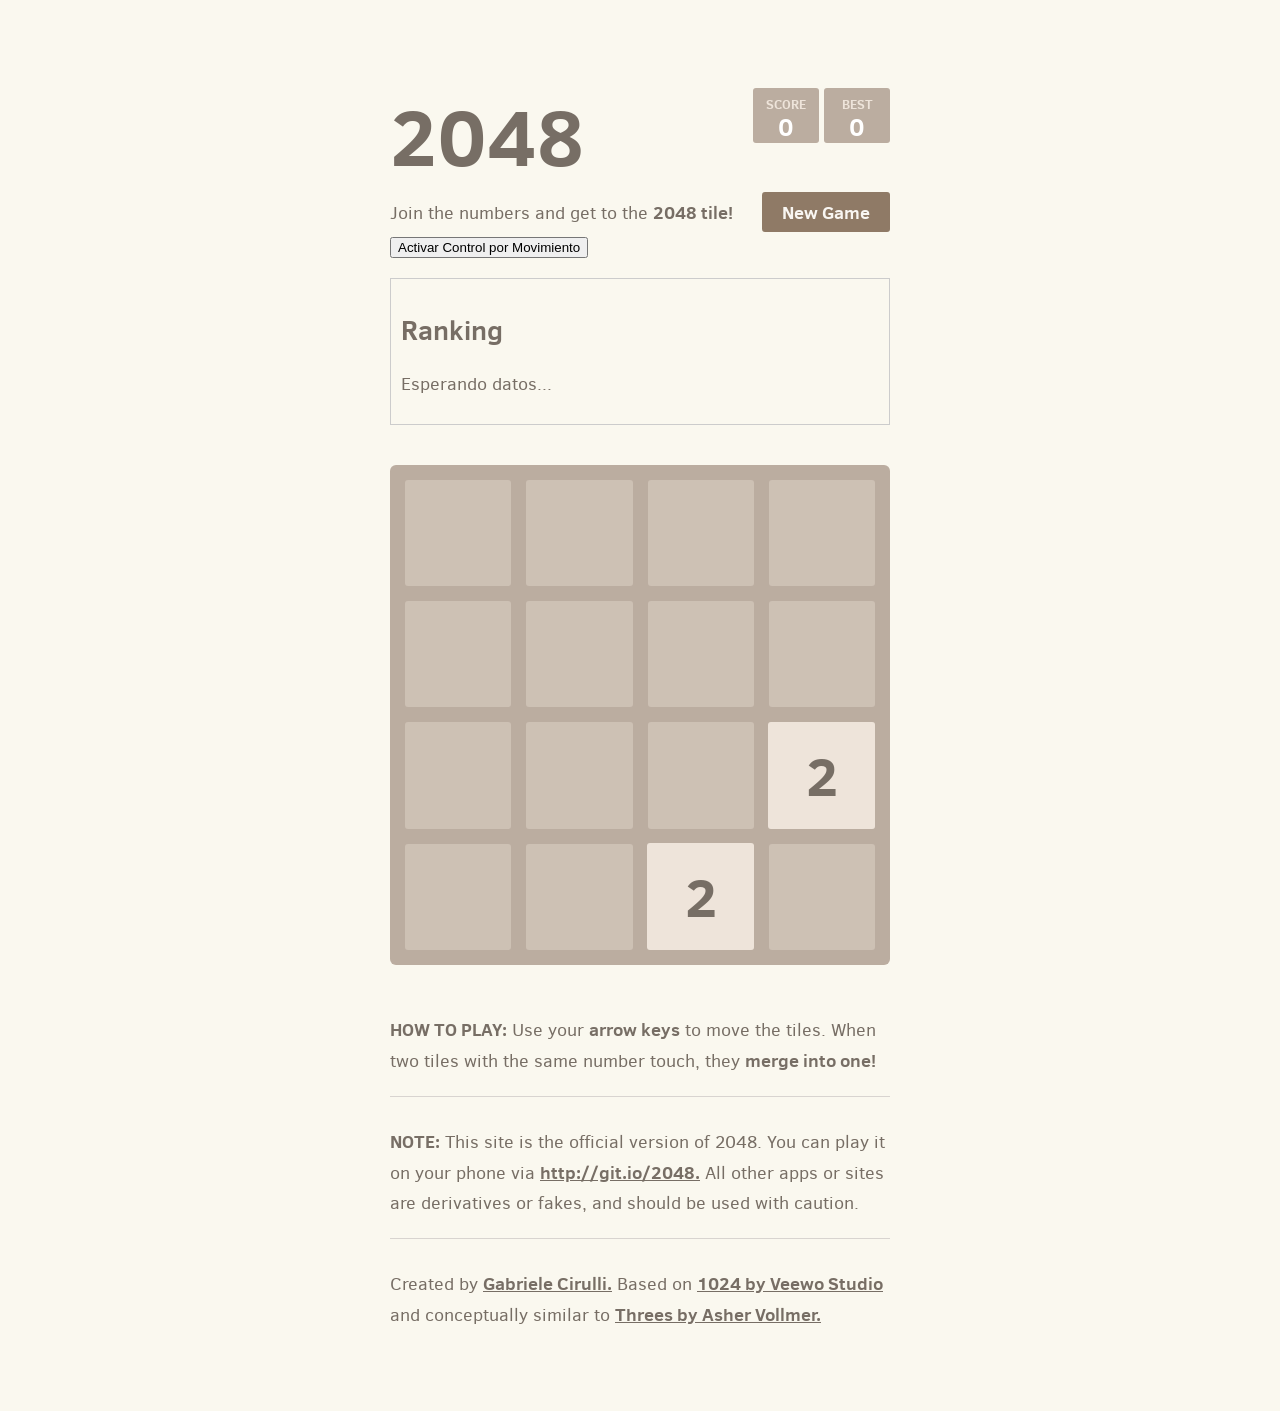
==== index.html @ 21ee16da "." ====
<!DOCTYPE html>
<html>
<head>
  <meta charset="utf-8">
  <title>2048</title>

  <link rel="manifest" href="./manifest.json">
  <link href="style/main.css" rel="stylesheet" type="text/css">
  <link rel="shortcut icon" href="favicon.ico">
  <link rel="apple-touch-icon" href="meta/apple-touch-icon.png">
  <link rel="apple-touch-startup-image" href="meta/apple-touch-startup-image-640x1096.png" media="(device-width: 320px) and (device-height: 568px) and (-webkit-device-pixel-ratio: 2)"> <!-- iPhone 5+ -->
  <link rel="apple-touch-startup-image" href="meta/apple-touch-startup-image-640x920.png"  media="(device-width: 320px) and (device-height: 480px) and (-webkit-device-pixel-ratio: 2)"> <!-- iPhone, retina -->
  <meta name="theme-color" content="#bbada0">
  <meta name="apple-mobile-web-app-capable" content="yes">
  <meta name="apple-mobile-web-app-status-bar-style" content="black">

  <meta name="HandheldFriendly" content="True">
  <meta name="MobileOptimized" content="320">
  <meta name="viewport" content="width=device-width, target-densitydpi=160dpi, initial-scale=1.0, maximum-scale=1, user-scalable=no, minimal-ui">
</head>
<body>
  <div class="container">
    <div class="heading">
      <h1 class="title">2048</h1>
      <div class="scores-container">
        <div class="score-container">0</div>
        <div class="best-container">0</div>
      </div>
    </div>

    <div class="above-game">
      <p class="game-intro">Join the numbers and get to the <strong>2048 tile!</strong></p>
      <a class="restart-button">New Game</a>
      <button onclick="activarGiroscopio2048()">Activar Control por Movimiento</button>
    </div>
    <div id="ranking">
  <h2>Ranking</h2>
  <ul id="ranking-list">
    <li>Esperando datos...</li>
  </ul>
</div>

    <div class="game-container">
      <div class="game-message">
        <p></p>
        <div class="lower">
	        <a class="keep-playing-button">Keep going</a>
          <a class="retry-button">Try again</a>
        </div>
      </div>

      <div class="grid-container">
        <div class="grid-row">
          <div class="grid-cell"></div>
          <div class="grid-cell"></div>
          <div class="grid-cell"></div>
          <div class="grid-cell"></div>
        </div>
        <div class="grid-row">
          <div class="grid-cell"></div>
          <div class="grid-cell"></div>
          <div class="grid-cell"></div>
          <div class="grid-cell"></div>
        </div>
        <div class="grid-row">
          <div class="grid-cell"></div>
          <div class="grid-cell"></div>
          <div class="grid-cell"></div>
          <div class="grid-cell"></div>
        </div>
        <div class="grid-row">
          <div class="grid-cell"></div>
          <div class="grid-cell"></div>
          <div class="grid-cell"></div>
          <div class="grid-cell"></div>
        </div>
      </div>

      <div class="tile-container">

      </div>
    </div>

    <p class="game-explanation">
      <strong class="important">How to play:</strong> Use your <strong>arrow keys</strong> to move the tiles. When two tiles with the same number touch, they <strong>merge into one!</strong>
    </p>
    <hr>
    <p>
    <strong class="important">Note:</strong> This site is the official version of 2048. You can play it on your phone via <a href="http://git.io/2048">http://git.io/2048.</a> All other apps or sites are derivatives or fakes, and should be used with caution.
    </p>
    <hr>
    <p>
    Created by <a href="http://gabrielecirulli.com" target="_blank">Gabriele Cirulli.</a> Based on <a href="https://itunes.apple.com/us/app/1024!/id823499224" target="_blank">1024 by Veewo Studio</a> and conceptually similar to <a href="http://asherv.com/threes/" target="_blank">Threes by Asher Vollmer.</a>
    </p>
  </div>

  <script src="js/bind_polyfill.js"></script>
  <script src="js/classlist_polyfill.js"></script>
  <script src="js/animframe_polyfill.js"></script>
  <script src="js/keyboard_input_manager.js"></script>
  <script src="js/html_actuator.js"></script>
  <script src="js/grid.js"></script>
  <script src="js/tile.js"></script>
  <script src="js/local_storage_manager.js"></script>
  <script src="js/stats_manager.js"></script>
  <script src="js/game_manager.js"></script>
  <script src="js/application.js"></script>
  <script src="js/gyro.js"></script>

 

  <script>
if ("serviceWorker" in navigator) {
  navigator.serviceWorker.register("./serviceworker.js")
    .then(() => console.log("Service Worker registrado"))
    .catch(err => console.log(err));
}
</script>
</body>
</html>
---- style/main.css ----
@import url(fonts/clear-sans.css);
html, body {
  margin: 0;
  padding: 0;
  background: #faf8ef;
  color: #776e65;
  font-family: "Clear Sans", "Helvetica Neue", Arial, sans-serif;
  font-size: 18px; }

body {
  margin: 80px 0; }

.heading:after {
  content: "";
  display: block;
  clear: both; }

h1.title {
  font-size: 80px;
  font-weight: bold;
  margin: 0;
  display: block;
  float: left; }

@-webkit-keyframes move-up {
  0% {
    top: 25px;
    opacity: 1; }

  100% {
    top: -50px;
    opacity: 0; } }
@-moz-keyframes move-up {
  0% {
    top: 25px;
    opacity: 1; }

  100% {
    top: -50px;
    opacity: 0; } }
@keyframes move-up {
  0% {
    top: 25px;
    opacity: 1; }

  100% {
    top: -50px;
    opacity: 0; } }
.scores-container {
  float: right;
  text-align: right; }

.score-container, .best-container {
  position: relative;
  display: inline-block;
  background: #bbada0;
  padding: 15px 25px;
  font-size: 25px;
  height: 25px;
  line-height: 47px;
  font-weight: bold;
  border-radius: 3px;
  color: white;
  margin-top: 8px;
  text-align: center; }
  .score-container:after, .best-container:after {
    position: absolute;
    width: 100%;
    top: 10px;
    left: 0;
    text-transform: uppercase;
    font-size: 13px;
    line-height: 13px;
    text-align: center;
    color: #eee4da; }
  .score-container .score-addition, .best-container .score-addition {
    position: absolute;
    right: 30px;
    color: red;
    font-size: 25px;
    line-height: 25px;
    font-weight: bold;
    color: rgba(119, 110, 101, 0.9);
    z-index: 100;
    -webkit-animation: move-up 600ms ease-in;
    -moz-animation: move-up 600ms ease-in;
    animation: move-up 600ms ease-in;
    -webkit-animation-fill-mode: both;
    -moz-animation-fill-mode: both;
    animation-fill-mode: both; }

.score-container:after {
  content: "Score"; }

.best-container:after {
  content: "Best"; }

p {
  margin-top: 0;
  margin-bottom: 10px;
  line-height: 1.65; }

a {
  color: #776e65;
  font-weight: bold;
  text-decoration: underline;
  cursor: pointer; }

strong.important {
  text-transform: uppercase; }

hr {
  border: none;
  border-bottom: 1px solid #d8d4d0;
  margin-top: 20px;
  margin-bottom: 30px; }

.container {
  width: 500px;
  margin: 0 auto; }

@-webkit-keyframes fade-in {
  0% {
    opacity: 0; }

  100% {
    opacity: 1; } }
@-moz-keyframes fade-in {
  0% {
    opacity: 0; }

  100% {
    opacity: 1; } }
@keyframes fade-in {
  0% {
    opacity: 0; }

  100% {
    opacity: 1; } }
.game-container {
  margin-top: 40px;
  position: relative;
  padding: 15px;
  cursor: default;
  -webkit-touch-callout: none;
  -ms-touch-callout: none;
  -webkit-user-select: none;
  -moz-user-select: none;
  -ms-user-select: none;
  -ms-touch-action: none;
  touch-action: none;
  background: #bbada0;
  border-radius: 6px;
  width: 500px;
  height: 500px;
  -webkit-box-sizing: border-box;
  -moz-box-sizing: border-box;
  box-sizing: border-box; }
  .game-container .game-message {
    display: none;
    position: absolute;
    top: 0;
    right: 0;
    bottom: 0;
    left: 0;
    background: rgba(238, 228, 218, 0.5);
    z-index: 100;
    text-align: center;
    -webkit-animation: fade-in 800ms ease 1200ms;
    -moz-animation: fade-in 800ms ease 1200ms;
    animation: fade-in 800ms ease 1200ms;
    -webkit-animation-fill-mode: both;
    -moz-animation-fill-mode: both;
    animation-fill-mode: both; }
    .game-container .game-message p {
      font-size: 60px;
      font-weight: bold;
      height: 60px;
      line-height: 60px;
      margin-top: 222px; }
    .game-container .game-message .lower {
      display: block;
      margin-top: 59px; }
    .game-container .game-message a {
      display: inline-block;
      background: #8f7a66;
      border-radius: 3px;
      padding: 0 20px;
      text-decoration: none;
      color: #f9f6f2;
      height: 40px;
      line-height: 42px;
      margin-left: 9px; }
      .game-container .game-message a.keep-playing-button {
        display: none; }
    .game-container .game-message.game-won {
      background: rgba(237, 194, 46, 0.5);
      color: #f9f6f2; }
      .game-container .game-message.game-won a.keep-playing-button {
        display: inline-block; }
    .game-container .game-message.game-won, .game-container .game-message.game-over {
      display: block; }

.grid-container {
  position: absolute;
  z-index: 1; }

.grid-row {
  margin-bottom: 15px; }
  .grid-row:last-child {
    margin-bottom: 0; }
  .grid-row:after {
    content: "";
    display: block;
    clear: both; }

.grid-cell {
  width: 106.25px;
  height: 106.25px;
  margin-right: 15px;
  float: left;
  border-radius: 3px;
  background: rgba(238, 228, 218, 0.35); }
  .grid-cell:last-child {
    margin-right: 0; }

.tile-container {
  position: absolute;
  z-index: 2; }

.tile, .tile .tile-inner {
  width: 107px;
  height: 107px;
  line-height: 107px; }
.tile.tile-position-1-1 {
  -webkit-transform: translate(0px, 0px);
  -moz-transform: translate(0px, 0px);
  -ms-transform: translate(0px, 0px);
  transform: translate(0px, 0px); }
.tile.tile-position-1-2 {
  -webkit-transform: translate(0px, 121px);
  -moz-transform: translate(0px, 121px);
  -ms-transform: translate(0px, 121px);
  transform: translate(0px, 121px); }
.tile.tile-position-1-3 {
  -webkit-transform: translate(0px, 242px);
  -moz-transform: translate(0px, 242px);
  -ms-transform: translate(0px, 242px);
  transform: translate(0px, 242px); }
.tile.tile-position-1-4 {
  -webkit-transform: translate(0px, 363px);
  -moz-transform: translate(0px, 363px);
  -ms-transform: translate(0px, 363px);
  transform: translate(0px, 363px); }
.tile.tile-position-2-1 {
  -webkit-transform: translate(121px, 0px);
  -moz-transform: translate(121px, 0px);
  -ms-transform: translate(121px, 0px);
  transform: translate(121px, 0px); }
.tile.tile-position-2-2 {
  -webkit-transform: translate(121px, 121px);
  -moz-transform: translate(121px, 121px);
  -ms-transform: translate(121px, 121px);
  transform: translate(121px, 121px); }
.tile.tile-position-2-3 {
  -webkit-transform: translate(121px, 242px);
  -moz-transform: translate(121px, 242px);
  -ms-transform: translate(121px, 242px);
  transform: translate(121px, 242px); }
.tile.tile-position-2-4 {
  -webkit-transform: translate(121px, 363px);
  -moz-transform: translate(121px, 363px);
  -ms-transform: translate(121px, 363px);
  transform: translate(121px, 363px); }
.tile.tile-position-3-1 {
  -webkit-transform: translate(242px, 0px);
  -moz-transform: translate(242px, 0px);
  -ms-transform: translate(242px, 0px);
  transform: translate(242px, 0px); }
.tile.tile-position-3-2 {
  -webkit-transform: translate(242px, 121px);
  -moz-transform: translate(242px, 121px);
  -ms-transform: translate(242px, 121px);
  transform: translate(242px, 121px); }
.tile.tile-position-3-3 {
  -webkit-transform: translate(242px, 242px);
  -moz-transform: translate(242px, 242px);
  -ms-transform: translate(242px, 242px);
  transform: translate(242px, 242px); }
.tile.tile-position-3-4 {
  -webkit-transform: translate(242px, 363px);
  -moz-transform: translate(242px, 363px);
  -ms-transform: translate(242px, 363px);
  transform: translate(242px, 363px); }
.tile.tile-position-4-1 {
  -webkit-transform: translate(363px, 0px);
  -moz-transform: translate(363px, 0px);
  -ms-transform: translate(363px, 0px);
  transform: translate(363px, 0px); }
.tile.tile-position-4-2 {
  -webkit-transform: translate(363px, 121px);
  -moz-transform: translate(363px, 121px);
  -ms-transform: translate(363px, 121px);
  transform: translate(363px, 121px); }
.tile.tile-position-4-3 {
  -webkit-transform: translate(363px, 242px);
  -moz-transform: translate(363px, 242px);
  -ms-transform: translate(363px, 242px);
  transform: translate(363px, 242px); }
.tile.tile-position-4-4 {
  -webkit-transform: translate(363px, 363px);
  -moz-transform: translate(363px, 363px);
  -ms-transform: translate(363px, 363px);
  transform: translate(363px, 363px); }

.tile {
  position: absolute;
  -webkit-transition: 100ms ease-in-out;
  -moz-transition: 100ms ease-in-out;
  transition: 100ms ease-in-out;
  -webkit-transition-property: -webkit-transform;
  -moz-transition-property: -moz-transform;
  transition-property: transform; }
  .tile .tile-inner {
    border-radius: 3px;
    background: #eee4da;
    text-align: center;
    font-weight: bold;
    z-index: 10;
    font-size: 55px; }
  .tile.tile-2 .tile-inner {
    background: #eee4da;
    box-shadow: 0 0 30px 10px rgba(243, 215, 116, 0), inset 0 0 0 1px rgba(255, 255, 255, 0); }
  .tile.tile-4 .tile-inner {
    background: #ede0c8;
    box-shadow: 0 0 30px 10px rgba(243, 215, 116, 0), inset 0 0 0 1px rgba(255, 255, 255, 0); }
  .tile.tile-8 .tile-inner {
    color: #f9f6f2;
    background: #f2b179; }
  .tile.tile-16 .tile-inner {
    color: #f9f6f2;
    background: #f59563; }
  .tile.tile-32 .tile-inner {
    color: #f9f6f2;
    background: #f67c5f; }
  .tile.tile-64 .tile-inner {
    color: #f9f6f2;
    background: #f65e3b; }
  .tile.tile-128 .tile-inner {
    color: #f9f6f2;
    background: #edcf72;
    box-shadow: 0 0 30px 10px rgba(243, 215, 116, 0.2381), inset 0 0 0 1px rgba(255, 255, 255, 0.14286);
    font-size: 45px; }
    @media screen and (max-width: 520px) {
      .tile.tile-128 .tile-inner {
        font-size: 25px; } }
  .tile.tile-256 .tile-inner {
    color: #f9f6f2;
    background: #edcc61;
    box-shadow: 0 0 30px 10px rgba(243, 215, 116, 0.31746), inset 0 0 0 1px rgba(255, 255, 255, 0.19048);
    font-size: 45px; }
    @media screen and (max-width: 520px) {
      .tile.tile-256 .tile-inner {
        font-size: 25px; } }
  .tile.tile-512 .tile-inner {
    color: #f9f6f2;
    background: #edc850;
    box-shadow: 0 0 30px 10px rgba(243, 215, 116, 0.39683), inset 0 0 0 1px rgba(255, 255, 255, 0.2381);
    font-size: 45px; }
    @media screen and (max-width: 520px) {
      .tile.tile-512 .tile-inner {
        font-size: 25px; } }
  .tile.tile-1024 .tile-inner {
    color: #f9f6f2;
    background: #edc53f;
    box-shadow: 0 0 30px 10px rgba(243, 215, 116, 0.47619), inset 0 0 0 1px rgba(255, 255, 255, 0.28571);
    font-size: 35px; }
    @media screen and (max-width: 520px) {
      .tile.tile-1024 .tile-inner {
        font-size: 15px; } }
  .tile.tile-2048 .tile-inner {
    color: #f9f6f2;
    background: #edc22e;
    box-shadow: 0 0 30px 10px rgba(243, 215, 116, 0.55556), inset 0 0 0 1px rgba(255, 255, 255, 0.33333);
    font-size: 35px; }
    @media screen and (max-width: 520px) {
      .tile.tile-2048 .tile-inner {
        font-size: 15px; } }
  .tile.tile-super .tile-inner {
    color: #f9f6f2;
    background: #3c3a32;
    font-size: 30px; }
    @media screen and (max-width: 520px) {
      .tile.tile-super .tile-inner {
        font-size: 10px; } }

@-webkit-keyframes appear {
  0% {
    opacity: 0;
    -webkit-transform: scale(0);
    -moz-transform: scale(0);
    -ms-transform: scale(0);
    transform: scale(0); }

  100% {
    opacity: 1;
    -webkit-transform: scale(1);
    -moz-transform: scale(1);
    -ms-transform: scale(1);
    transform: scale(1); } }
@-moz-keyframes appear {
  0% {
    opacity: 0;
    -webkit-transform: scale(0);
    -moz-transform: scale(0);
    -ms-transform: scale(0);
    transform: scale(0); }

  100% {
    opacity: 1;
    -webkit-transform: scale(1);
    -moz-transform: scale(1);
    -ms-transform: scale(1);
    transform: scale(1); } }
@keyframes appear {
  0% {
    opacity: 0;
    -webkit-transform: scale(0);
    -moz-transform: scale(0);
    -ms-transform: scale(0);
    transform: scale(0); }

  100% {
    opacity: 1;
    -webkit-transform: scale(1);
    -moz-transform: scale(1);
    -ms-transform: scale(1);
    transform: scale(1); } }
.tile-new .tile-inner {
  -webkit-animation: appear 200ms ease 100ms;
  -moz-animation: appear 200ms ease 100ms;
  animation: appear 200ms ease 100ms;
  -webkit-animation-fill-mode: backwards;
  -moz-animation-fill-mode: backwards;
  animation-fill-mode: backwards; }

@-webkit-keyframes pop {
  0% {
    -webkit-transform: scale(0);
    -moz-transform: scale(0);
    -ms-transform: scale(0);
    transform: scale(0); }

  50% {
    -webkit-transform: scale(1.2);
    -moz-transform: scale(1.2);
    -ms-transform: scale(1.2);
    transform: scale(1.2); }

  100% {
    -webkit-transform: scale(1);
    -moz-transform: scale(1);
    -ms-transform: scale(1);
    transform: scale(1); } }
@-moz-keyframes pop {
  0% {
    -webkit-transform: scale(0);
    -moz-transform: scale(0);
    -ms-transform: scale(0);
    transform: scale(0); }

  50% {
    -webkit-transform: scale(1.2);
    -moz-transform: scale(1.2);
    -ms-transform: scale(1.2);
    transform: scale(1.2); }

  100% {
    -webkit-transform: scale(1);
    -moz-transform: scale(1);
    -ms-transform: scale(1);
    transform: scale(1); } }
@keyframes pop {
  0% {
    -webkit-transform: scale(0);
    -moz-transform: scale(0);
    -ms-transform: scale(0);
    transform: scale(0); }

  50% {
    -webkit-transform: scale(1.2);
    -moz-transform: scale(1.2);
    -ms-transform: scale(1.2);
    transform: scale(1.2); }

  100% {
    -webkit-transform: scale(1);
    -moz-transform: scale(1);
    -ms-transform: scale(1);
    transform: scale(1); } }
.tile-merged .tile-inner {
  z-index: 20;
  -webkit-animation: pop 200ms ease 100ms;
  -moz-animation: pop 200ms ease 100ms;
  animation: pop 200ms ease 100ms;
  -webkit-animation-fill-mode: backwards;
  -moz-animation-fill-mode: backwards;
  animation-fill-mode: backwards; }

.above-game:after {
  content: "";
  display: block;
  clear: both; }

.game-intro {
  float: left;
  line-height: 42px;
  margin-bottom: 0; }

.restart-button {
  display: inline-block;
  background: #8f7a66;
  border-radius: 3px;
  padding: 0 20px;
  text-decoration: none;
  color: #f9f6f2;
  height: 40px;
  line-height: 42px;
  display: block;
  text-align: center;
  float: right; }

.game-explanation {
  margin-top: 50px; }

@media screen and (max-width: 520px) {
  html, body {
    font-size: 15px; }

  body {
    margin: 20px 0;
    padding: 0 20px; }

  h1.title {
    font-size: 27px;
    margin-top: 15px; }

  .container {
    width: 280px;
    margin: 0 auto; }

  .score-container, .best-container {
    margin-top: 0;
    padding: 15px 10px;
    min-width: 40px; }

  .heading {
    margin-bottom: 10px; }

  .game-intro {
    width: 55%;
    display: block;
    box-sizing: border-box;
    line-height: 1.65; }

  .restart-button {
    width: 42%;
    padding: 0;
    display: block;
    box-sizing: border-box;
    margin-top: 2px; }

  .game-container {
    margin-top: 17px;
    position: relative;
    padding: 10px;
    cursor: default;
    -webkit-touch-callout: none;
    -ms-touch-callout: none;
    -webkit-user-select: none;
    -moz-user-select: none;
    -ms-user-select: none;
    -ms-touch-action: none;
    touch-action: none;
    background: #bbada0;
    border-radius: 6px;
    width: 280px;
    height: 280px;
    -webkit-box-sizing: border-box;
    -moz-box-sizing: border-box;
    box-sizing: border-box; }
    .game-container .game-message {
      display: none;
      position: absolute;
      top: 0;
      right: 0;
      bottom: 0;
      left: 0;
      background: rgba(238, 228, 218, 0.5);
      z-index: 100;
      text-align: center;
      -webkit-animation: fade-in 800ms ease 1200ms;
      -moz-animation: fade-in 800ms ease 1200ms;
      animation: fade-in 800ms ease 1200ms;
      -webkit-animation-fill-mode: both;
      -moz-animation-fill-mode: both;
      animation-fill-mode: both; }
      .game-container .game-message p {
        font-size: 60px;
        font-weight: bold;
        height: 60px;
        line-height: 60px;
        margin-top: 222px; }
      .game-container .game-message .lower {
        display: block;
        margin-top: 59px; }
      .game-container .game-message a {
        display: inline-block;
        background: #8f7a66;
        border-radius: 3px;
        padding: 0 20px;
        text-decoration: none;
        color: #f9f6f2;
        height: 40px;
        line-height: 42px;
        margin-left: 9px; }
        .game-container .game-message a.keep-playing-button {
          display: none; }
      .game-container .game-message.game-won {
        background: rgba(237, 194, 46, 0.5);
        color: #f9f6f2; }
        .game-container .game-message.game-won a.keep-playing-button {
          display: inline-block; }
      .game-container .game-message.game-won, .game-container .game-message.game-over {
        display: block; }

  .grid-container {
    position: absolute;
    z-index: 1; }

  .grid-row {
    margin-bottom: 10px; }
    .grid-row:last-child {
      margin-bottom: 0; }
    .grid-row:after {
      content: "";
      display: block;
      clear: both; }

  .grid-cell {
    width: 57.5px;
    height: 57.5px;
    margin-right: 10px;
    float: left;
    border-radius: 3px;
    background: rgba(238, 228, 218, 0.35); }
    .grid-cell:last-child {
      margin-right: 0; }

  .tile-container {
    position: absolute;
    z-index: 2; }

  .tile, .tile .tile-inner {
    width: 58px;
    height: 58px;
    line-height: 58px; }
  .tile.tile-position-1-1 {
    -webkit-transform: translate(0px, 0px);
    -moz-transform: translate(0px, 0px);
    -ms-transform: translate(0px, 0px);
    transform: translate(0px, 0px); }
  .tile.tile-position-1-2 {
    -webkit-transform: translate(0px, 67px);
    -moz-transform: translate(0px, 67px);
    -ms-transform: translate(0px, 67px);
    transform: translate(0px, 67px); }
  .tile.tile-position-1-3 {
    -webkit-transform: translate(0px, 135px);
    -moz-transform: translate(0px, 135px);
    -ms-transform: translate(0px, 135px);
    transform: translate(0px, 135px); }
  .tile.tile-position-1-4 {
    -webkit-transform: translate(0px, 202px);
    -moz-transform: translate(0px, 202px);
    -ms-transform: translate(0px, 202px);
    transform: translate(0px, 202px); }
  .tile.tile-position-2-1 {
    -webkit-transform: translate(67px, 0px);
    -moz-transform: translate(67px, 0px);
    -ms-transform: translate(67px, 0px);
    transform: translate(67px, 0px); }
  .tile.tile-position-2-2 {
    -webkit-transform: translate(67px, 67px);
    -moz-transform: translate(67px, 67px);
    -ms-transform: translate(67px, 67px);
    transform: translate(67px, 67px); }
  .tile.tile-position-2-3 {
    -webkit-transform: translate(67px, 135px);
    -moz-transform: translate(67px, 135px);
    -ms-transform: translate(67px, 135px);
    transform: translate(67px, 135px); }
  .tile.tile-position-2-4 {
    -webkit-transform: translate(67px, 202px);
    -moz-transform: translate(67px, 202px);
    -ms-transform: translate(67px, 202px);
    transform: translate(67px, 202px); }
  .tile.tile-position-3-1 {
    -webkit-transform: translate(135px, 0px);
    -moz-transform: translate(135px, 0px);
    -ms-transform: translate(135px, 0px);
    transform: translate(135px, 0px); }
  .tile.tile-position-3-2 {
    -webkit-transform: translate(135px, 67px);
    -moz-transform: translate(135px, 67px);
    -ms-transform: translate(135px, 67px);
    transform: translate(135px, 67px); }
  .tile.tile-position-3-3 {
    -webkit-transform: translate(135px, 135px);
    -moz-transform: translate(135px, 135px);
    -ms-transform: translate(135px, 135px);
    transform: translate(135px, 135px); }
  .tile.tile-position-3-4 {
    -webkit-transform: translate(135px, 202px);
    -moz-transform: translate(135px, 202px);
    -ms-transform: translate(135px, 202px);
    transform: translate(135px, 202px); }
  .tile.tile-position-4-1 {
    -webkit-transform: translate(202px, 0px);
    -moz-transform: translate(202px, 0px);
    -ms-transform: translate(202px, 0px);
    transform: translate(202px, 0px); }
  .tile.tile-position-4-2 {
    -webkit-transform: translate(202px, 67px);
    -moz-transform: translate(202px, 67px);
    -ms-transform: translate(202px, 67px);
    transform: translate(202px, 67px); }
  .tile.tile-position-4-3 {
    -webkit-transform: translate(202px, 135px);
    -moz-transform: translate(202px, 135px);
    -ms-transform: translate(202px, 135px);
    transform: translate(202px, 135px); }
  .tile.tile-position-4-4 {
    -webkit-transform: translate(202px, 202px);
    -moz-transform: translate(202px, 202px);
    -ms-transform: translate(202px, 202px);
    transform: translate(202px, 202px); }

  .tile .tile-inner {
    font-size: 35px; }

  .game-message p {
    font-size: 30px !important;
    height: 30px !important;
    line-height: 30px !important;
    margin-top: 90px !important; }
  .game-message .lower {
    margin-top: 30px !important; } }
  #ranking {
    margin-top: 20px;
    padding: 10px;
    border: 1px solid #ccc;
  }

  #ranking ul {
    list-style: none;
    padding: 0;
  }
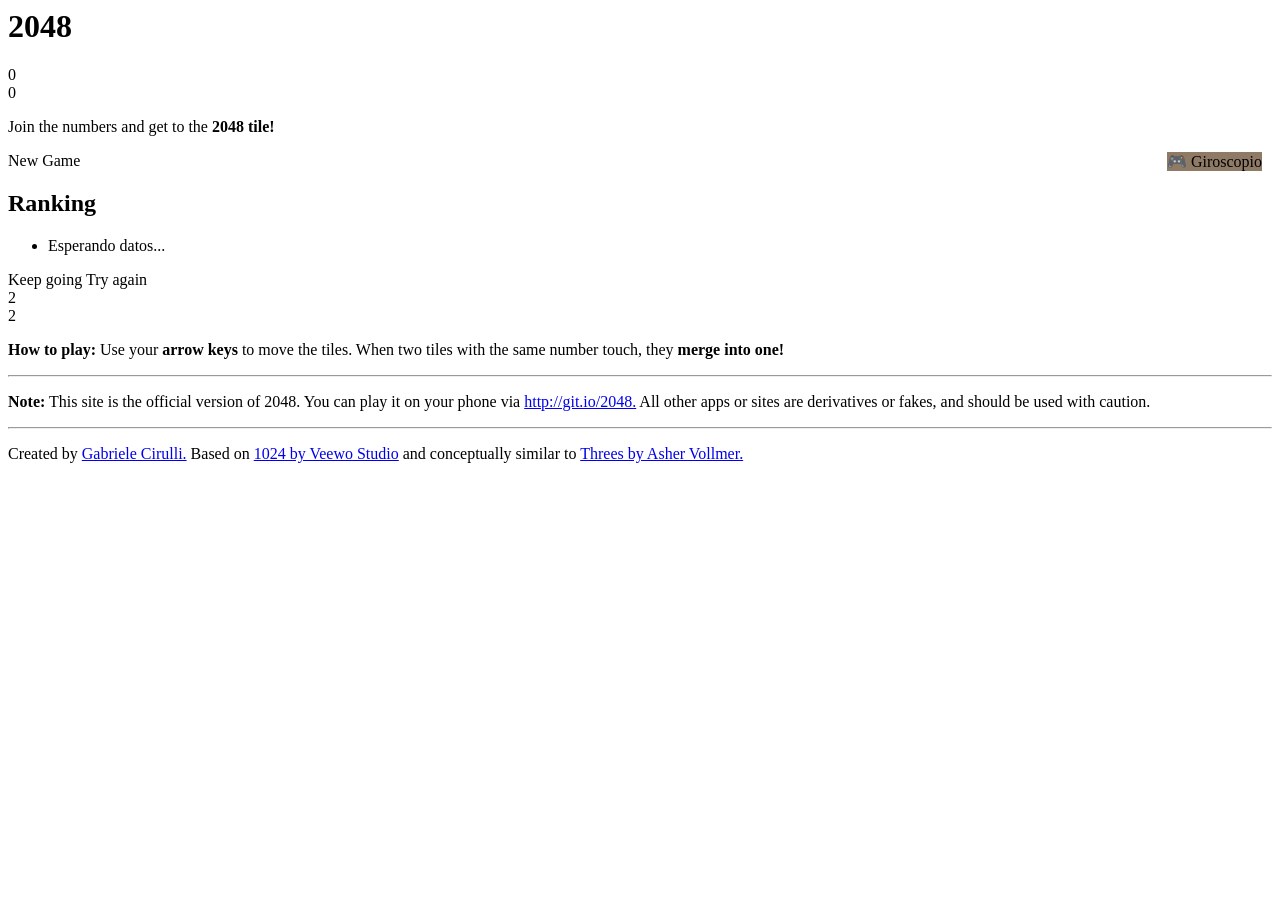
==== commit cbccfaf7: "." ====
--- a/index.html
+++ b/index.html
@@ -1,23 +1,3 @@
-<!DOCTYPE html>
-<html>
-<head>
-  <meta charset="utf-8">
-  <title>2048</title>
-
-  <link rel="manifest" href="./manifest.json">
-  <link href="style/main.css" rel="stylesheet" type="text/css">
-  <link rel="shortcut icon" href="favicon.ico">
-  <link rel="apple-touch-icon" href="meta/apple-touch-icon.png">
-  <link rel="apple-touch-startup-image" href="meta/apple-touch-startup-image-640x1096.png" media="(device-width: 320px) and (device-height: 568px) and (-webkit-device-pixel-ratio: 2)"> <!-- iPhone 5+ -->
-  <link rel="apple-touch-startup-image" href="meta/apple-touch-startup-image-640x920.png"  media="(device-width: 320px) and (device-height: 480px) and (-webkit-device-pixel-ratio: 2)"> <!-- iPhone, retina -->
-  <meta name="theme-color" content="#bbada0">
-  <meta name="apple-mobile-web-app-capable" content="yes">
-  <meta name="apple-mobile-web-app-status-bar-style" content="black">
-
-  <meta name="HandheldFriendly" content="True">
-  <meta name="MobileOptimized" content="320">
-  <meta name="viewport" content="width=device-width, target-densitydpi=160dpi, initial-scale=1.0, maximum-scale=1, user-scalable=no, minimal-ui">
-</head>
 <body>
   <div class="container">
     <div class="heading">
@@ -30,21 +10,25 @@
 
     <div class="above-game">
       <p class="game-intro">Join the numbers and get to the <strong>2048 tile!</strong></p>
+      <a class="restart-button" onclick="activarGiroscopio2048()" style="float: right; margin-right: 10px; background: #8f7a66; cursor: pointer;">
+        🎮 Giroscopio
+      </a>
       <a class="restart-button">New Game</a>
-      <button onclick="activarGiroscopio2048()">Activar Control por Movimiento</button>
+    </div>
+      </div>
     </div>
     <div id="ranking">
-  <h2>Ranking</h2>
-  <ul id="ranking-list">
-    <li>Esperando datos...</li>
-  </ul>
-</div>
+      <h2>Ranking</h2>
+      <ul id="ranking-list">
+        <li>Esperando datos...</li>
+      </ul>
+    </div>
 
     <div class="game-container">
       <div class="game-message">
         <p></p>
         <div class="lower">
-	        <a class="keep-playing-button">Keep going</a>
+          <a class="keep-playing-button">Keep going</a>
           <a class="retry-button">Try again</a>
         </div>
       </div>
@@ -86,11 +70,11 @@
     </p>
     <hr>
     <p>
-    <strong class="important">Note:</strong> This site is the official version of 2048. You can play it on your phone via <a href="http://git.io/2048">http://git.io/2048.</a> All other apps or sites are derivatives or fakes, and should be used with caution.
+      <strong class="important">Note:</strong> This site is the official version of 2048. You can play it on your phone via <a href="http://git.io/2048">http://git.io/2048.</a> All other apps or sites are derivatives or fakes, and should be used with caution.
     </p>
     <hr>
     <p>
-    Created by <a href="http://gabrielecirulli.com" target="_blank">Gabriele Cirulli.</a> Based on <a href="https://itunes.apple.com/us/app/1024!/id823499224" target="_blank">1024 by Veewo Studio</a> and conceptually similar to <a href="http://asherv.com/threes/" target="_blank">Threes by Asher Vollmer.</a>
+      Created by <a href="http://gabrielecirulli.com" target="_blank">Gabriele Cirulli.</a> Based on <a href="https://itunes.apple.com/us/app/1024!/id823499224" target="_blank">1024 by Veewo Studio</a> and conceptually similar to <a href="http://asherv.com/threes/" target="_blank">Threes by Asher Vollmer.</a>
     </p>
   </div>
 
@@ -107,14 +91,11 @@
   <script src="js/application.js"></script>
   <script src="js/gyro.js"></script>
 
- 
-
   <script>
-if ("serviceWorker" in navigator) {
-  navigator.serviceWorker.register("./serviceworker.js")
-    .then(() => console.log("Service Worker registrado"))
-    .catch(err => console.log(err));
-}
-</script>
-</body>
-</html>
+    if ("serviceWorker" in navigator) {
+      navigator.serviceWorker.register("./serviceworker.js")
+        .then(() => console.log("Service Worker registrado"))
+        .catch(err => console.log(err));
+    }
+  </script>
+</body>
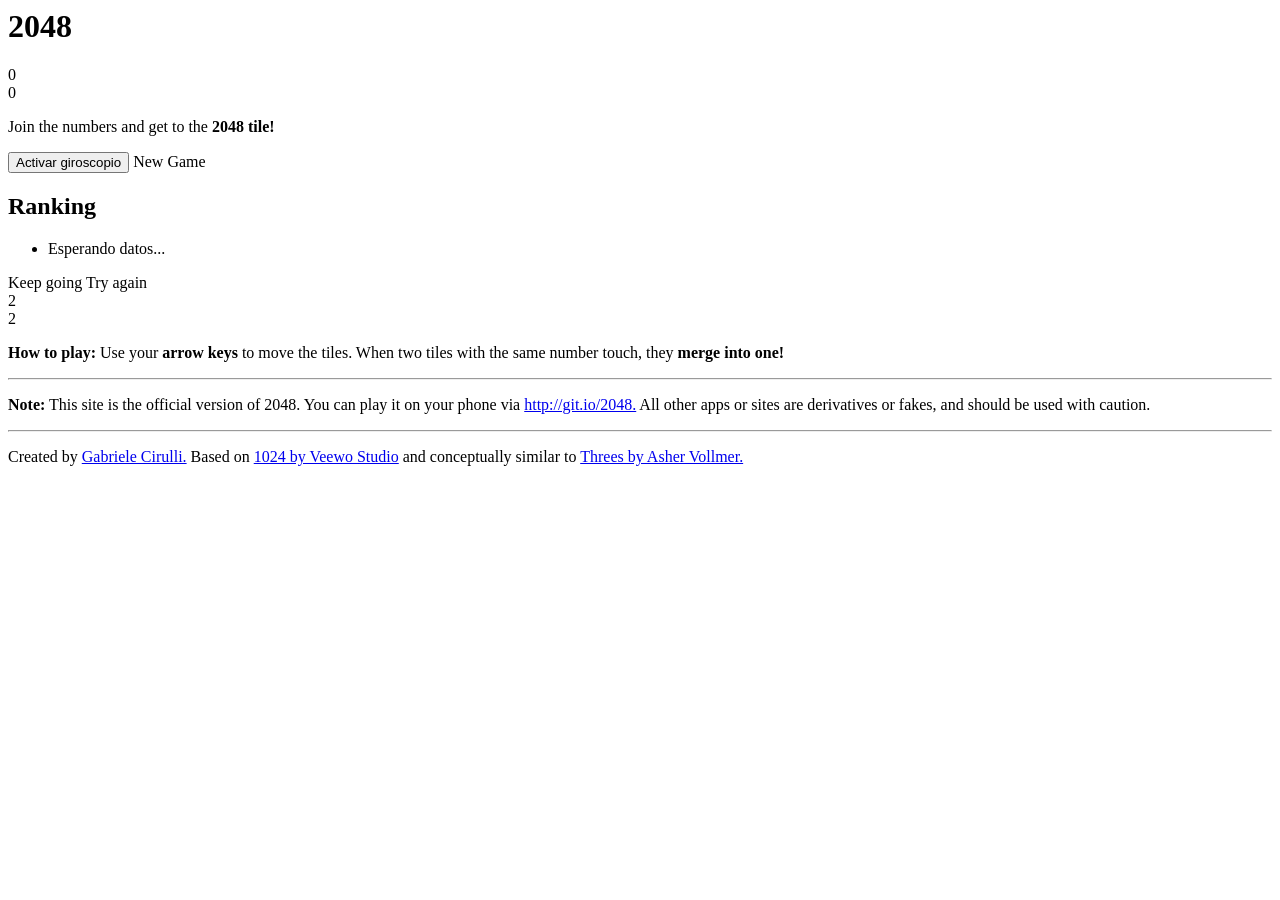
==== commit d847f627: "." ====
--- a/index.html
+++ b/index.html
@@ -10,8 +10,9 @@
 
     <div class="above-game">
       <p class="game-intro">Join the numbers and get to the <strong>2048 tile!</strong></p>
-      <a class="restart-button" onclick="activarGiroscopio2048()" style="float: right; margin-right: 10px; background: #8f7a66; cursor: pointer;">
-        🎮 Giroscopio
+    <button onclick="initGyroIOS()">
+      Activar giroscopio
+    </button>
       </a>
       <a class="restart-button">New Game</a>
     </div>
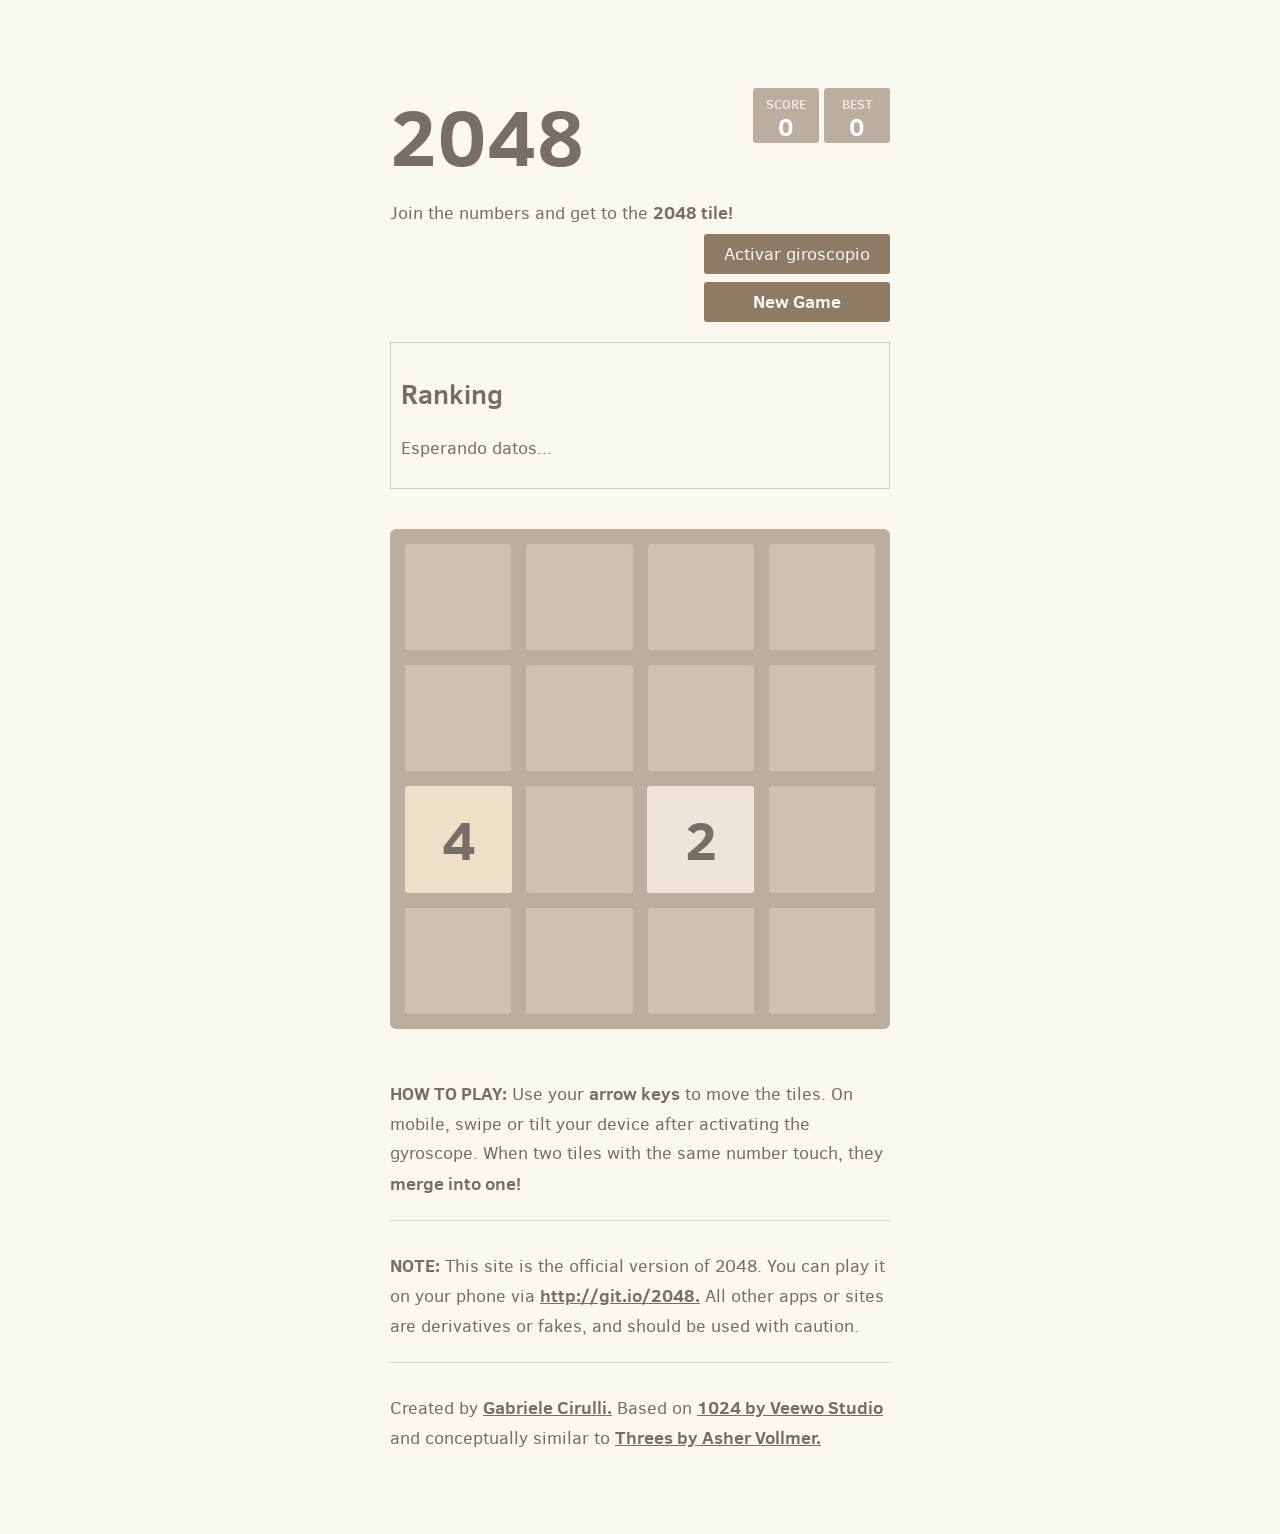
==== commit 15abf0e0: "." ====
--- a/index.html
+++ b/index.html
@@ -1,3 +1,18 @@
+<!DOCTYPE html>
+<html>
+<head>
+  <meta charset="utf-8">
+  <title>2048</title>
+
+  <link href="style/main.css" rel="stylesheet" type="text/css">
+  <link rel="manifest" href="manifest.json">
+  <link rel="shortcut icon" href="favicon.ico">
+  <meta name="apple-mobile-web-app-capable" content="yes">
+  <meta name="apple-mobile-web-app-status-bar-style" content="black">
+  <meta name="HandheldFriendly" content="True">
+  <meta name="MobileOptimized" content="320">
+  <meta name="viewport" content="width=device-width, target-densitydpi=160dpi, initial-scale=1.0, maximum-scale=1, user-scalable=no, minimal-ui">
+</head>
 <body>
   <div class="container">
     <div class="heading">
@@ -10,14 +25,12 @@
 
     <div class="above-game">
       <p class="game-intro">Join the numbers and get to the <strong>2048 tile!</strong></p>
-    <button onclick="initGyroIOS()">
-      Activar giroscopio
-    </button>
-      </a>
-      <a class="restart-button">New Game</a>
-    </div>
+      <div class="game-controls">
+        <button id="gyro-button" class="gyro-button" type="button" onclick="initGyro()">Activar giroscopio</button>
+        <a class="restart-button">New Game</a>
       </div>
     </div>
+
     <div id="ranking">
       <h2>Ranking</h2>
       <ul id="ranking-list">
@@ -67,7 +80,7 @@
     </div>
 
     <p class="game-explanation">
-      <strong class="important">How to play:</strong> Use your <strong>arrow keys</strong> to move the tiles. When two tiles with the same number touch, they <strong>merge into one!</strong>
+      <strong class="important">How to play:</strong> Use your <strong>arrow keys</strong> to move the tiles. On mobile, swipe or tilt your device after activating the gyroscope. When two tiles with the same number touch, they <strong>merge into one!</strong>
     </p>
     <hr>
     <p>
@@ -99,4 +112,5 @@
         .catch(err => console.log(err));
     }
   </script>
-</body>+</body>
+</html>
--- a/style/main.css
+++ b/style/main.css
@@ -0,0 +1,784 @@
+@import url(fonts/clear-sans.css);
+html, body {
+  margin: 0;
+  padding: 0;
+  background: #faf8ef;
+  color: #776e65;
+  font-family: "Clear Sans", "Helvetica Neue", Arial, sans-serif;
+  font-size: 18px; }
+
+body {
+  margin: 80px 0; }
+
+.heading:after {
+  content: "";
+  display: block;
+  clear: both; }
+
+h1.title {
+  font-size: 80px;
+  font-weight: bold;
+  margin: 0;
+  display: block;
+  float: left; }
+
+@-webkit-keyframes move-up {
+  0% {
+    top: 25px;
+    opacity: 1; }
+
+  100% {
+    top: -50px;
+    opacity: 0; } }
+@-moz-keyframes move-up {
+  0% {
+    top: 25px;
+    opacity: 1; }
+
+  100% {
+    top: -50px;
+    opacity: 0; } }
+@keyframes move-up {
+  0% {
+    top: 25px;
+    opacity: 1; }
+
+  100% {
+    top: -50px;
+    opacity: 0; } }
+.scores-container {
+  float: right;
+  text-align: right; }
+
+.score-container, .best-container {
+  position: relative;
+  display: inline-block;
+  background: #bbada0;
+  padding: 15px 25px;
+  font-size: 25px;
+  height: 25px;
+  line-height: 47px;
+  font-weight: bold;
+  border-radius: 3px;
+  color: white;
+  margin-top: 8px;
+  text-align: center; }
+  .score-container:after, .best-container:after {
+    position: absolute;
+    width: 100%;
+    top: 10px;
+    left: 0;
+    text-transform: uppercase;
+    font-size: 13px;
+    line-height: 13px;
+    text-align: center;
+    color: #eee4da; }
+  .score-container .score-addition, .best-container .score-addition {
+    position: absolute;
+    right: 30px;
+    color: red;
+    font-size: 25px;
+    line-height: 25px;
+    font-weight: bold;
+    color: rgba(119, 110, 101, 0.9);
+    z-index: 100;
+    -webkit-animation: move-up 600ms ease-in;
+    -moz-animation: move-up 600ms ease-in;
+    animation: move-up 600ms ease-in;
+    -webkit-animation-fill-mode: both;
+    -moz-animation-fill-mode: both;
+    animation-fill-mode: both; }
+
+.score-container:after {
+  content: "Score"; }
+
+.best-container:after {
+  content: "Best"; }
+
+p {
+  margin-top: 0;
+  margin-bottom: 10px;
+  line-height: 1.65; }
+
+a {
+  color: #776e65;
+  font-weight: bold;
+  text-decoration: underline;
+  cursor: pointer; }
+
+strong.important {
+  text-transform: uppercase; }
+
+hr {
+  border: none;
+  border-bottom: 1px solid #d8d4d0;
+  margin-top: 20px;
+  margin-bottom: 30px; }
+
+.container {
+  width: 500px;
+  margin: 0 auto; }
+
+@-webkit-keyframes fade-in {
+  0% {
+    opacity: 0; }
+
+  100% {
+    opacity: 1; } }
+@-moz-keyframes fade-in {
+  0% {
+    opacity: 0; }
+
+  100% {
+    opacity: 1; } }
+@keyframes fade-in {
+  0% {
+    opacity: 0; }
+
+  100% {
+    opacity: 1; } }
+.game-container {
+  margin-top: 40px;
+  position: relative;
+  padding: 15px;
+  cursor: default;
+  -webkit-touch-callout: none;
+  -ms-touch-callout: none;
+  -webkit-user-select: none;
+  -moz-user-select: none;
+  -ms-user-select: none;
+  -ms-touch-action: none;
+  touch-action: none;
+  background: #bbada0;
+  border-radius: 6px;
+  width: 500px;
+  height: 500px;
+  -webkit-box-sizing: border-box;
+  -moz-box-sizing: border-box;
+  box-sizing: border-box; }
+  .game-container .game-message {
+    display: none;
+    position: absolute;
+    top: 0;
+    right: 0;
+    bottom: 0;
+    left: 0;
+    background: rgba(238, 228, 218, 0.5);
+    z-index: 100;
+    text-align: center;
+    -webkit-animation: fade-in 800ms ease 1200ms;
+    -moz-animation: fade-in 800ms ease 1200ms;
+    animation: fade-in 800ms ease 1200ms;
+    -webkit-animation-fill-mode: both;
+    -moz-animation-fill-mode: both;
+    animation-fill-mode: both; }
+    .game-container .game-message p {
+      font-size: 60px;
+      font-weight: bold;
+      height: 60px;
+      line-height: 60px;
+      margin-top: 222px; }
+    .game-container .game-message .lower {
+      display: block;
+      margin-top: 59px; }
+    .game-container .game-message a {
+      display: inline-block;
+      background: #8f7a66;
+      border-radius: 3px;
+      padding: 0 20px;
+      text-decoration: none;
+      color: #f9f6f2;
+      height: 40px;
+      line-height: 42px;
+      margin-left: 9px; }
+      .game-container .game-message a.keep-playing-button {
+        display: none; }
+    .game-container .game-message.game-won {
+      background: rgba(237, 194, 46, 0.5);
+      color: #f9f6f2; }
+      .game-container .game-message.game-won a.keep-playing-button {
+        display: inline-block; }
+    .game-container .game-message.game-won, .game-container .game-message.game-over {
+      display: block; }
+
+.grid-container {
+  position: absolute;
+  z-index: 1; }
+
+.grid-row {
+  margin-bottom: 15px; }
+  .grid-row:last-child {
+    margin-bottom: 0; }
+  .grid-row:after {
+    content: "";
+    display: block;
+    clear: both; }
+
+.grid-cell {
+  width: 106.25px;
+  height: 106.25px;
+  margin-right: 15px;
+  float: left;
+  border-radius: 3px;
+  background: rgba(238, 228, 218, 0.35); }
+  .grid-cell:last-child {
+    margin-right: 0; }
+
+.tile-container {
+  position: absolute;
+  z-index: 2; }
+
+.tile, .tile .tile-inner {
+  width: 107px;
+  height: 107px;
+  line-height: 107px; }
+.tile.tile-position-1-1 {
+  -webkit-transform: translate(0px, 0px);
+  -moz-transform: translate(0px, 0px);
+  -ms-transform: translate(0px, 0px);
+  transform: translate(0px, 0px); }
+.tile.tile-position-1-2 {
+  -webkit-transform: translate(0px, 121px);
+  -moz-transform: translate(0px, 121px);
+  -ms-transform: translate(0px, 121px);
+  transform: translate(0px, 121px); }
+.tile.tile-position-1-3 {
+  -webkit-transform: translate(0px, 242px);
+  -moz-transform: translate(0px, 242px);
+  -ms-transform: translate(0px, 242px);
+  transform: translate(0px, 242px); }
+.tile.tile-position-1-4 {
+  -webkit-transform: translate(0px, 363px);
+  -moz-transform: translate(0px, 363px);
+  -ms-transform: translate(0px, 363px);
+  transform: translate(0px, 363px); }
+.tile.tile-position-2-1 {
+  -webkit-transform: translate(121px, 0px);
+  -moz-transform: translate(121px, 0px);
+  -ms-transform: translate(121px, 0px);
+  transform: translate(121px, 0px); }
+.tile.tile-position-2-2 {
+  -webkit-transform: translate(121px, 121px);
+  -moz-transform: translate(121px, 121px);
+  -ms-transform: translate(121px, 121px);
+  transform: translate(121px, 121px); }
+.tile.tile-position-2-3 {
+  -webkit-transform: translate(121px, 242px);
+  -moz-transform: translate(121px, 242px);
+  -ms-transform: translate(121px, 242px);
+  transform: translate(121px, 242px); }
+.tile.tile-position-2-4 {
+  -webkit-transform: translate(121px, 363px);
+  -moz-transform: translate(121px, 363px);
+  -ms-transform: translate(121px, 363px);
+  transform: translate(121px, 363px); }
+.tile.tile-position-3-1 {
+  -webkit-transform: translate(242px, 0px);
+  -moz-transform: translate(242px, 0px);
+  -ms-transform: translate(242px, 0px);
+  transform: translate(242px, 0px); }
+.tile.tile-position-3-2 {
+  -webkit-transform: translate(242px, 121px);
+  -moz-transform: translate(242px, 121px);
+  -ms-transform: translate(242px, 121px);
+  transform: translate(242px, 121px); }
+.tile.tile-position-3-3 {
+  -webkit-transform: translate(242px, 242px);
+  -moz-transform: translate(242px, 242px);
+  -ms-transform: translate(242px, 242px);
+  transform: translate(242px, 242px); }
+.tile.tile-position-3-4 {
+  -webkit-transform: translate(242px, 363px);
+  -moz-transform: translate(242px, 363px);
+  -ms-transform: translate(242px, 363px);
+  transform: translate(242px, 363px); }
+.tile.tile-position-4-1 {
+  -webkit-transform: translate(363px, 0px);
+  -moz-transform: translate(363px, 0px);
+  -ms-transform: translate(363px, 0px);
+  transform: translate(363px, 0px); }
+.tile.tile-position-4-2 {
+  -webkit-transform: translate(363px, 121px);
+  -moz-transform: translate(363px, 121px);
+  -ms-transform: translate(363px, 121px);
+  transform: translate(363px, 121px); }
+.tile.tile-position-4-3 {
+  -webkit-transform: translate(363px, 242px);
+  -moz-transform: translate(363px, 242px);
+  -ms-transform: translate(363px, 242px);
+  transform: translate(363px, 242px); }
+.tile.tile-position-4-4 {
+  -webkit-transform: translate(363px, 363px);
+  -moz-transform: translate(363px, 363px);
+  -ms-transform: translate(363px, 363px);
+  transform: translate(363px, 363px); }
+
+.tile {
+  position: absolute;
+  -webkit-transition: 100ms ease-in-out;
+  -moz-transition: 100ms ease-in-out;
+  transition: 100ms ease-in-out;
+  -webkit-transition-property: -webkit-transform;
+  -moz-transition-property: -moz-transform;
+  transition-property: transform; }
+  .tile .tile-inner {
+    border-radius: 3px;
+    background: #eee4da;
+    text-align: center;
+    font-weight: bold;
+    z-index: 10;
+    font-size: 55px; }
+  .tile.tile-2 .tile-inner {
+    background: #eee4da;
+    box-shadow: 0 0 30px 10px rgba(243, 215, 116, 0), inset 0 0 0 1px rgba(255, 255, 255, 0); }
+  .tile.tile-4 .tile-inner {
+    background: #ede0c8;
+    box-shadow: 0 0 30px 10px rgba(243, 215, 116, 0), inset 0 0 0 1px rgba(255, 255, 255, 0); }
+  .tile.tile-8 .tile-inner {
+    color: #f9f6f2;
+    background: #f2b179; }
+  .tile.tile-16 .tile-inner {
+    color: #f9f6f2;
+    background: #f59563; }
+  .tile.tile-32 .tile-inner {
+    color: #f9f6f2;
+    background: #f67c5f; }
+  .tile.tile-64 .tile-inner {
+    color: #f9f6f2;
+    background: #f65e3b; }
+  .tile.tile-128 .tile-inner {
+    color: #f9f6f2;
+    background: #edcf72;
+    box-shadow: 0 0 30px 10px rgba(243, 215, 116, 0.2381), inset 0 0 0 1px rgba(255, 255, 255, 0.14286);
+    font-size: 45px; }
+    @media screen and (max-width: 520px) {
+      .tile.tile-128 .tile-inner {
+        font-size: 25px; } }
+  .tile.tile-256 .tile-inner {
+    color: #f9f6f2;
+    background: #edcc61;
+    box-shadow: 0 0 30px 10px rgba(243, 215, 116, 0.31746), inset 0 0 0 1px rgba(255, 255, 255, 0.19048);
+    font-size: 45px; }
+    @media screen and (max-width: 520px) {
+      .tile.tile-256 .tile-inner {
+        font-size: 25px; } }
+  .tile.tile-512 .tile-inner {
+    color: #f9f6f2;
+    background: #edc850;
+    box-shadow: 0 0 30px 10px rgba(243, 215, 116, 0.39683), inset 0 0 0 1px rgba(255, 255, 255, 0.2381);
+    font-size: 45px; }
+    @media screen and (max-width: 520px) {
+      .tile.tile-512 .tile-inner {
+        font-size: 25px; } }
+  .tile.tile-1024 .tile-inner {
+    color: #f9f6f2;
+    background: #edc53f;
+    box-shadow: 0 0 30px 10px rgba(243, 215, 116, 0.47619), inset 0 0 0 1px rgba(255, 255, 255, 0.28571);
+    font-size: 35px; }
+    @media screen and (max-width: 520px) {
+      .tile.tile-1024 .tile-inner {
+        font-size: 15px; } }
+  .tile.tile-2048 .tile-inner {
+    color: #f9f6f2;
+    background: #edc22e;
+    box-shadow: 0 0 30px 10px rgba(243, 215, 116, 0.55556), inset 0 0 0 1px rgba(255, 255, 255, 0.33333);
+    font-size: 35px; }
+    @media screen and (max-width: 520px) {
+      .tile.tile-2048 .tile-inner {
+        font-size: 15px; } }
+  .tile.tile-super .tile-inner {
+    color: #f9f6f2;
+    background: #3c3a32;
+    font-size: 30px; }
+    @media screen and (max-width: 520px) {
+      .tile.tile-super .tile-inner {
+        font-size: 10px; } }
+
+@-webkit-keyframes appear {
+  0% {
+    opacity: 0;
+    -webkit-transform: scale(0);
+    -moz-transform: scale(0);
+    -ms-transform: scale(0);
+    transform: scale(0); }
+
+  100% {
+    opacity: 1;
+    -webkit-transform: scale(1);
+    -moz-transform: scale(1);
+    -ms-transform: scale(1);
+    transform: scale(1); } }
+@-moz-keyframes appear {
+  0% {
+    opacity: 0;
+    -webkit-transform: scale(0);
+    -moz-transform: scale(0);
+    -ms-transform: scale(0);
+    transform: scale(0); }
+
+  100% {
+    opacity: 1;
+    -webkit-transform: scale(1);
+    -moz-transform: scale(1);
+    -ms-transform: scale(1);
+    transform: scale(1); } }
+@keyframes appear {
+  0% {
+    opacity: 0;
+    -webkit-transform: scale(0);
+    -moz-transform: scale(0);
+    -ms-transform: scale(0);
+    transform: scale(0); }
+
+  100% {
+    opacity: 1;
+    -webkit-transform: scale(1);
+    -moz-transform: scale(1);
+    -ms-transform: scale(1);
+    transform: scale(1); } }
+.tile-new .tile-inner {
+  -webkit-animation: appear 200ms ease 100ms;
+  -moz-animation: appear 200ms ease 100ms;
+  animation: appear 200ms ease 100ms;
+  -webkit-animation-fill-mode: backwards;
+  -moz-animation-fill-mode: backwards;
+  animation-fill-mode: backwards; }
+
+@-webkit-keyframes pop {
+  0% {
+    -webkit-transform: scale(0);
+    -moz-transform: scale(0);
+    -ms-transform: scale(0);
+    transform: scale(0); }
+
+  50% {
+    -webkit-transform: scale(1.2);
+    -moz-transform: scale(1.2);
+    -ms-transform: scale(1.2);
+    transform: scale(1.2); }
+
+  100% {
+    -webkit-transform: scale(1);
+    -moz-transform: scale(1);
+    -ms-transform: scale(1);
+    transform: scale(1); } }
+@-moz-keyframes pop {
+  0% {
+    -webkit-transform: scale(0);
+    -moz-transform: scale(0);
+    -ms-transform: scale(0);
+    transform: scale(0); }
+
+  50% {
+    -webkit-transform: scale(1.2);
+    -moz-transform: scale(1.2);
+    -ms-transform: scale(1.2);
+    transform: scale(1.2); }
+
+  100% {
+    -webkit-transform: scale(1);
+    -moz-transform: scale(1);
+    -ms-transform: scale(1);
+    transform: scale(1); } }
+@keyframes pop {
+  0% {
+    -webkit-transform: scale(0);
+    -moz-transform: scale(0);
+    -ms-transform: scale(0);
+    transform: scale(0); }
+
+  50% {
+    -webkit-transform: scale(1.2);
+    -moz-transform: scale(1.2);
+    -ms-transform: scale(1.2);
+    transform: scale(1.2); }
+
+  100% {
+    -webkit-transform: scale(1);
+    -moz-transform: scale(1);
+    -ms-transform: scale(1);
+    transform: scale(1); } }
+.tile-merged .tile-inner {
+  z-index: 20;
+  -webkit-animation: pop 200ms ease 100ms;
+  -moz-animation: pop 200ms ease 100ms;
+  animation: pop 200ms ease 100ms;
+  -webkit-animation-fill-mode: backwards;
+  -moz-animation-fill-mode: backwards;
+  animation-fill-mode: backwards; }
+
+.above-game:after {
+  content: "";
+  display: block;
+  clear: both; }
+
+.game-intro {
+  float: left;
+  line-height: 42px;
+  margin-bottom: 0; }
+
+.game-controls {
+  float: right;
+  display: flex;
+  flex-direction: column;
+  align-items: stretch;
+  gap: 8px; }
+
+.gyro-button,
+.restart-button {
+  display: block;
+  background: #8f7a66;
+  border-radius: 3px;
+  padding: 0 20px;
+  text-decoration: none;
+  color: #f9f6f2;
+  height: 40px;
+  line-height: 40px;
+  text-align: center;
+  box-sizing: border-box;
+  white-space: nowrap; }
+
+.gyro-button {
+  border: none;
+  cursor: pointer;
+  font: inherit; }
+
+.game-explanation {
+  margin-top: 50px; }
+
+@media screen and (max-width: 520px) {
+  html, body {
+    font-size: 15px; }
+
+  body {
+    margin: 20px 0;
+    padding: 0 20px; }
+
+  h1.title {
+    font-size: 27px;
+    margin-top: 15px; }
+
+  .container {
+    width: 280px;
+    margin: 0 auto; }
+
+  .score-container, .best-container {
+    margin-top: 0;
+    padding: 15px 10px;
+    min-width: 40px; }
+
+  .heading {
+    margin-bottom: 10px; }
+
+  .game-intro {
+    width: 55%;
+    display: block;
+    box-sizing: border-box;
+    line-height: 1.65; }
+
+  .game-controls {
+    width: 42%;
+    margin-top: 2px; }
+
+  .gyro-button,
+  .restart-button {
+    width: 100%;
+    padding: 0 8px;
+    font-size: 13px; }
+
+  .game-container {
+    margin-top: 17px;
+    position: relative;
+    padding: 10px;
+    cursor: default;
+    -webkit-touch-callout: none;
+    -ms-touch-callout: none;
+    -webkit-user-select: none;
+    -moz-user-select: none;
+    -ms-user-select: none;
+    -ms-touch-action: none;
+    touch-action: none;
+    background: #bbada0;
+    border-radius: 6px;
+    width: 280px;
+    height: 280px;
+    -webkit-box-sizing: border-box;
+    -moz-box-sizing: border-box;
+    box-sizing: border-box; }
+    .game-container .game-message {
+      display: none;
+      position: absolute;
+      top: 0;
+      right: 0;
+      bottom: 0;
+      left: 0;
+      background: rgba(238, 228, 218, 0.5);
+      z-index: 100;
+      text-align: center;
+      -webkit-animation: fade-in 800ms ease 1200ms;
+      -moz-animation: fade-in 800ms ease 1200ms;
+      animation: fade-in 800ms ease 1200ms;
+      -webkit-animation-fill-mode: both;
+      -moz-animation-fill-mode: both;
+      animation-fill-mode: both; }
+      .game-container .game-message p {
+        font-size: 60px;
+        font-weight: bold;
+        height: 60px;
+        line-height: 60px;
+        margin-top: 222px; }
+      .game-container .game-message .lower {
+        display: block;
+        margin-top: 59px; }
+      .game-container .game-message a {
+        display: inline-block;
+        background: #8f7a66;
+        border-radius: 3px;
+        padding: 0 20px;
+        text-decoration: none;
+        color: #f9f6f2;
+        height: 40px;
+        line-height: 42px;
+        margin-left: 9px; }
+        .game-container .game-message a.keep-playing-button {
+          display: none; }
+      .game-container .game-message.game-won {
+        background: rgba(237, 194, 46, 0.5);
+        color: #f9f6f2; }
+        .game-container .game-message.game-won a.keep-playing-button {
+          display: inline-block; }
+      .game-container .game-message.game-won, .game-container .game-message.game-over {
+        display: block; }
+
+  .grid-container {
+    position: absolute;
+    z-index: 1; }
+
+  .grid-row {
+    margin-bottom: 10px; }
+    .grid-row:last-child {
+      margin-bottom: 0; }
+    .grid-row:after {
+      content: "";
+      display: block;
+      clear: both; }
+
+  .grid-cell {
+    width: 57.5px;
+    height: 57.5px;
+    margin-right: 10px;
+    float: left;
+    border-radius: 3px;
+    background: rgba(238, 228, 218, 0.35); }
+    .grid-cell:last-child {
+      margin-right: 0; }
+
+  .tile-container {
+    position: absolute;
+    z-index: 2; }
+
+  .tile, .tile .tile-inner {
+    width: 58px;
+    height: 58px;
+    line-height: 58px; }
+  .tile.tile-position-1-1 {
+    -webkit-transform: translate(0px, 0px);
+    -moz-transform: translate(0px, 0px);
+    -ms-transform: translate(0px, 0px);
+    transform: translate(0px, 0px); }
+  .tile.tile-position-1-2 {
+    -webkit-transform: translate(0px, 67px);
+    -moz-transform: translate(0px, 67px);
+    -ms-transform: translate(0px, 67px);
+    transform: translate(0px, 67px); }
+  .tile.tile-position-1-3 {
+    -webkit-transform: translate(0px, 135px);
+    -moz-transform: translate(0px, 135px);
+    -ms-transform: translate(0px, 135px);
+    transform: translate(0px, 135px); }
+  .tile.tile-position-1-4 {
+    -webkit-transform: translate(0px, 202px);
+    -moz-transform: translate(0px, 202px);
+    -ms-transform: translate(0px, 202px);
+    transform: translate(0px, 202px); }
+  .tile.tile-position-2-1 {
+    -webkit-transform: translate(67px, 0px);
+    -moz-transform: translate(67px, 0px);
+    -ms-transform: translate(67px, 0px);
+    transform: translate(67px, 0px); }
+  .tile.tile-position-2-2 {
+    -webkit-transform: translate(67px, 67px);
+    -moz-transform: translate(67px, 67px);
+    -ms-transform: translate(67px, 67px);
+    transform: translate(67px, 67px); }
+  .tile.tile-position-2-3 {
+    -webkit-transform: translate(67px, 135px);
+    -moz-transform: translate(67px, 135px);
+    -ms-transform: translate(67px, 135px);
+    transform: translate(67px, 135px); }
+  .tile.tile-position-2-4 {
+    -webkit-transform: translate(67px, 202px);
+    -moz-transform: translate(67px, 202px);
+    -ms-transform: translate(67px, 202px);
+    transform: translate(67px, 202px); }
+  .tile.tile-position-3-1 {
+    -webkit-transform: translate(135px, 0px);
+    -moz-transform: translate(135px, 0px);
+    -ms-transform: translate(135px, 0px);
+    transform: translate(135px, 0px); }
+  .tile.tile-position-3-2 {
+    -webkit-transform: translate(135px, 67px);
+    -moz-transform: translate(135px, 67px);
+    -ms-transform: translate(135px, 67px);
+    transform: translate(135px, 67px); }
+  .tile.tile-position-3-3 {
+    -webkit-transform: translate(135px, 135px);
+    -moz-transform: translate(135px, 135px);
+    -ms-transform: translate(135px, 135px);
+    transform: translate(135px, 135px); }
+  .tile.tile-position-3-4 {
+    -webkit-transform: translate(135px, 202px);
+    -moz-transform: translate(135px, 202px);
+    -ms-transform: translate(135px, 202px);
+    transform: translate(135px, 202px); }
+  .tile.tile-position-4-1 {
+    -webkit-transform: translate(202px, 0px);
+    -moz-transform: translate(202px, 0px);
+    -ms-transform: translate(202px, 0px);
+    transform: translate(202px, 0px); }
+  .tile.tile-position-4-2 {
+    -webkit-transform: translate(202px, 67px);
+    -moz-transform: translate(202px, 67px);
+    -ms-transform: translate(202px, 67px);
+    transform: translate(202px, 67px); }
+  .tile.tile-position-4-3 {
+    -webkit-transform: translate(202px, 135px);
+    -moz-transform: translate(202px, 135px);
+    -ms-transform: translate(202px, 135px);
+    transform: translate(202px, 135px); }
+  .tile.tile-position-4-4 {
+    -webkit-transform: translate(202px, 202px);
+    -moz-transform: translate(202px, 202px);
+    -ms-transform: translate(202px, 202px);
+    transform: translate(202px, 202px); }
+
+  .tile .tile-inner {
+    font-size: 35px; }
+
+  .game-message p {
+    font-size: 30px !important;
+    height: 30px !important;
+    line-height: 30px !important;
+    margin-top: 90px !important; }
+  .game-message .lower {
+    margin-top: 30px !important; } }
+  #ranking {
+    margin-top: 20px;
+    padding: 10px;
+    border: 1px solid #ccc;
+  }
+
+  #ranking ul {
+    list-style: none;
+    padding: 0;
+  }
